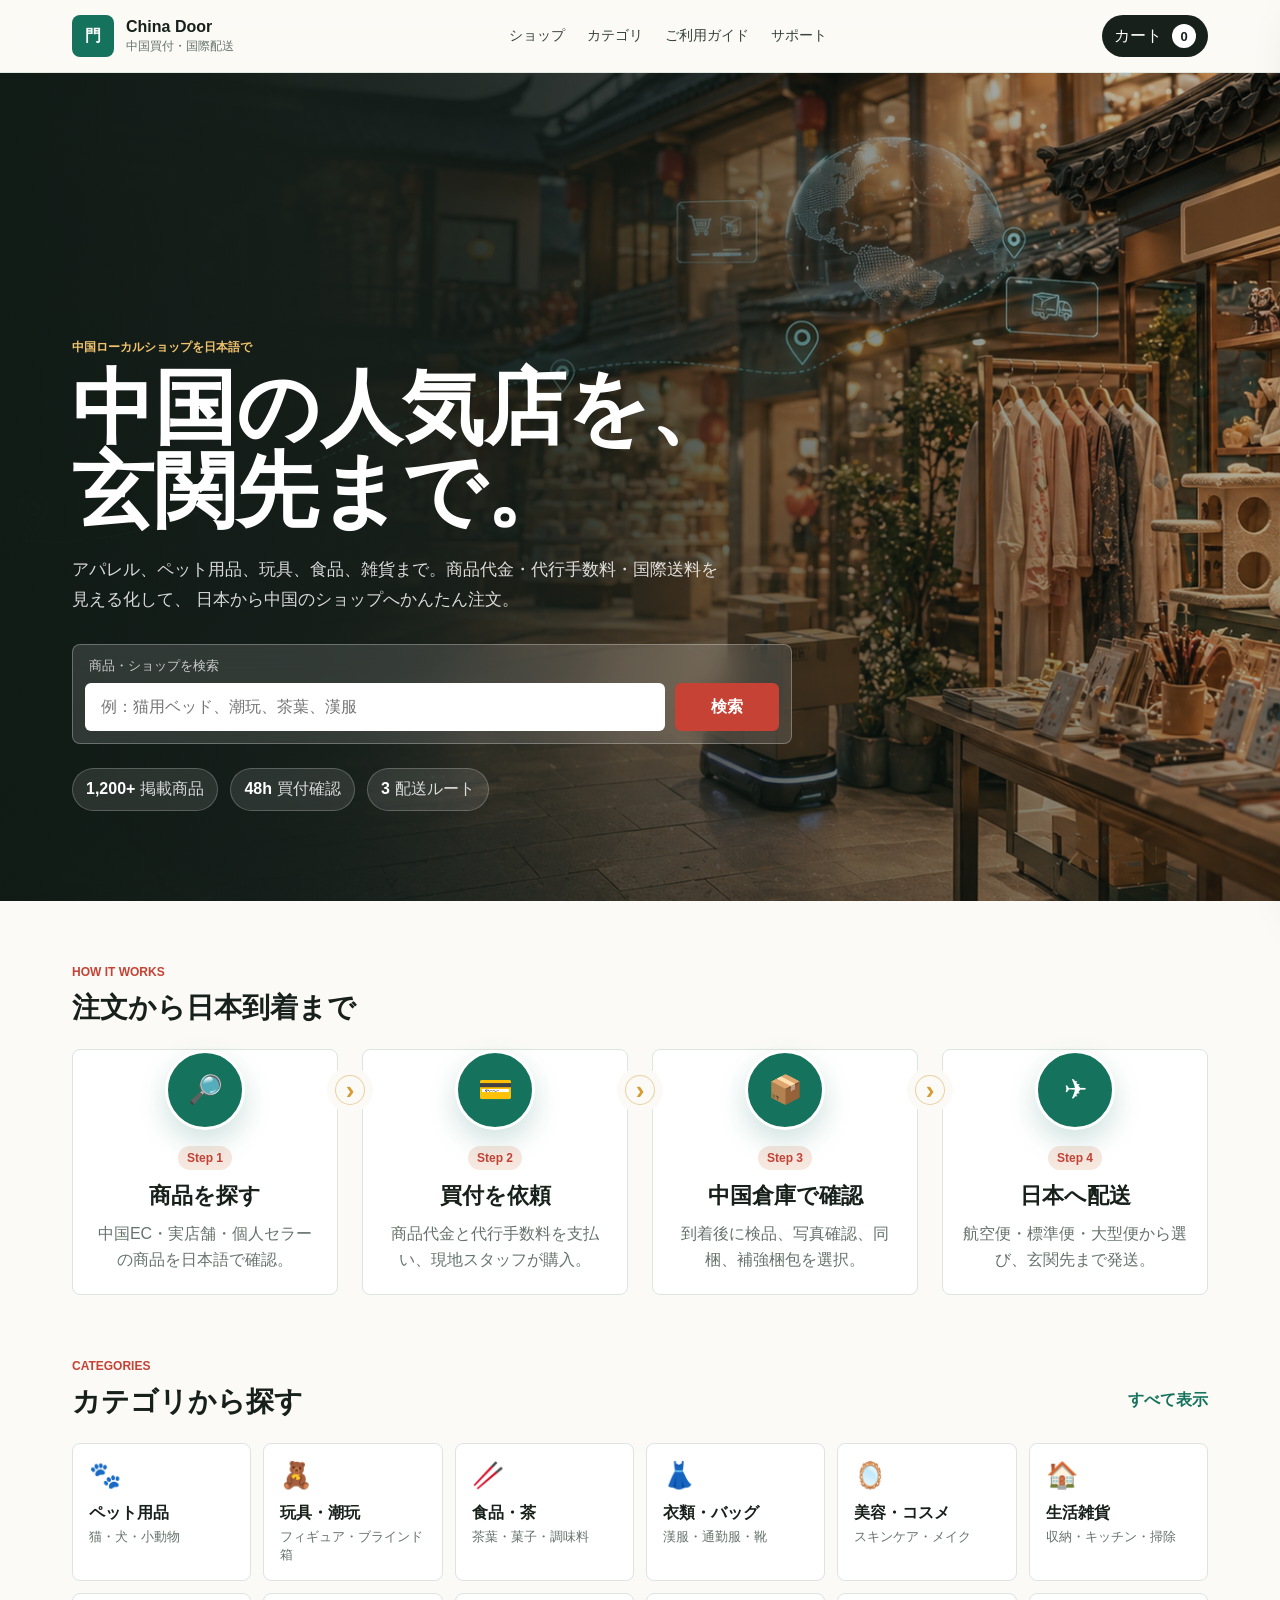
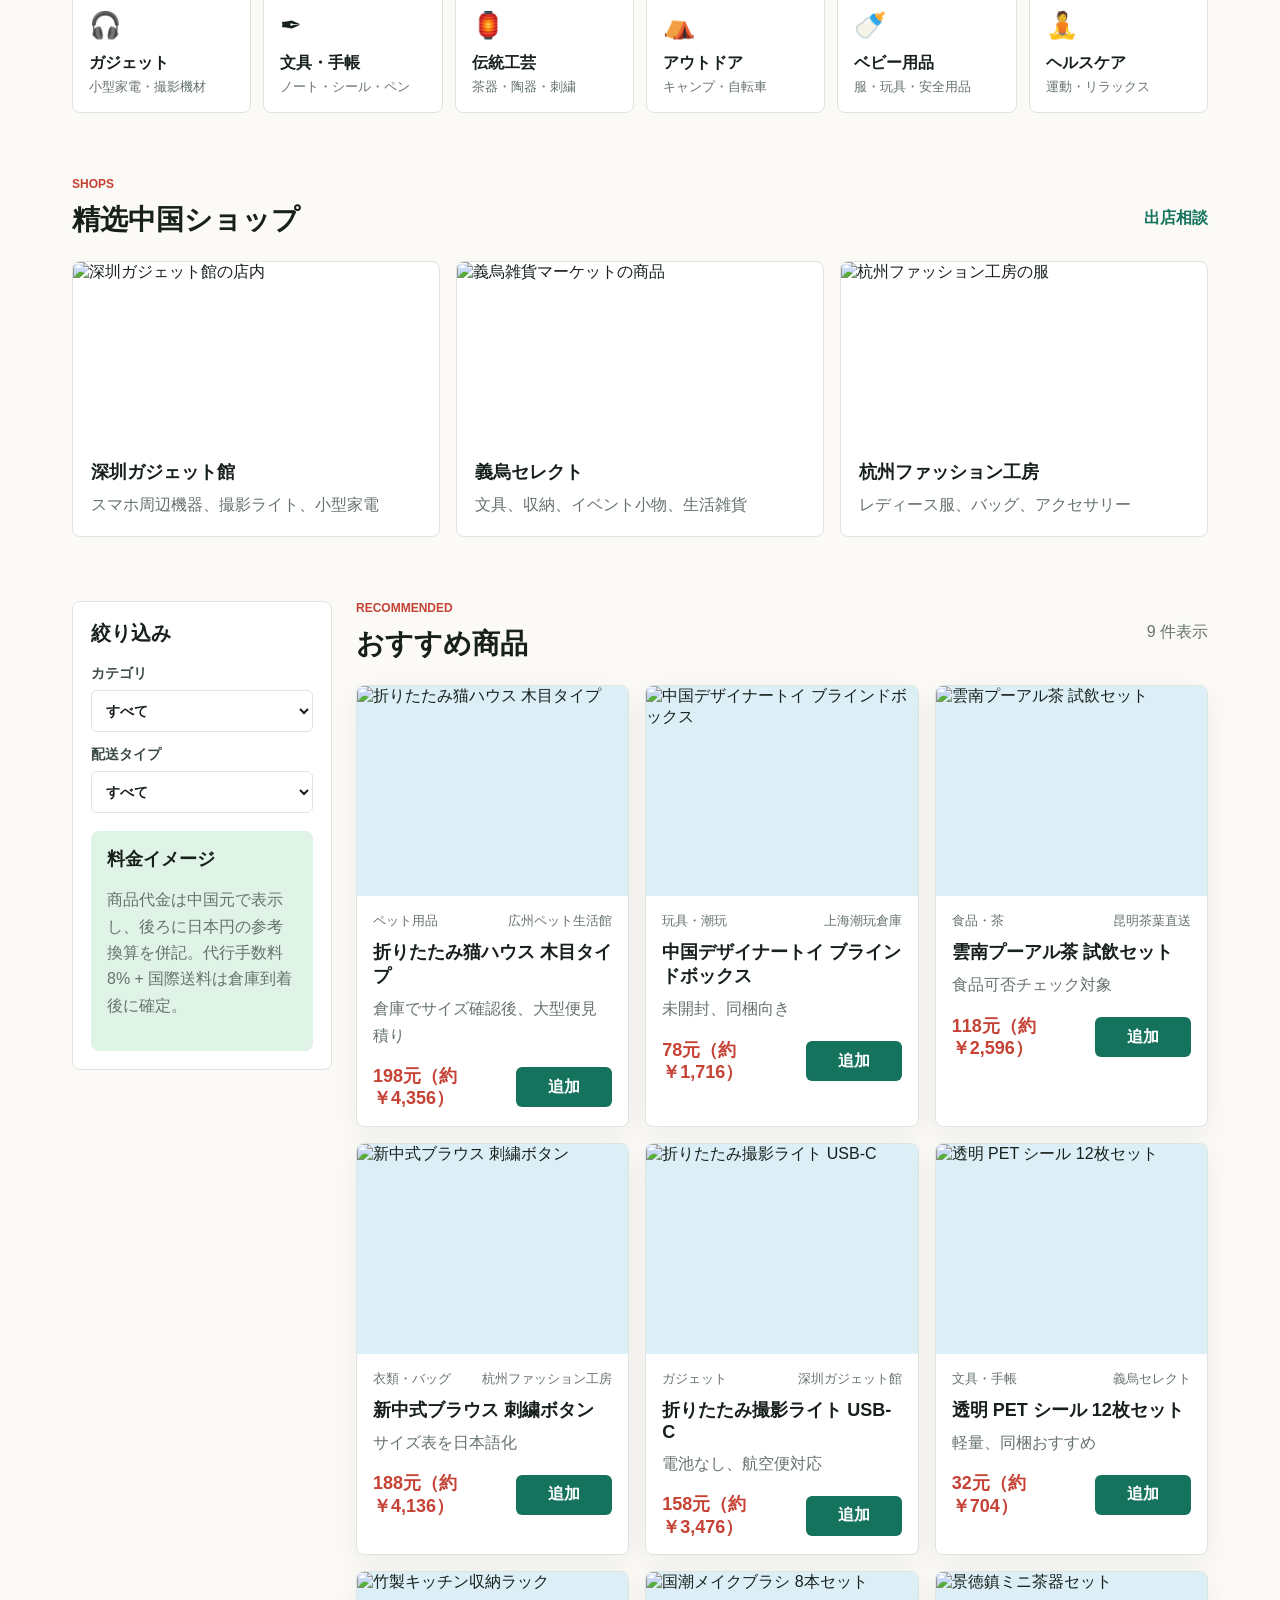
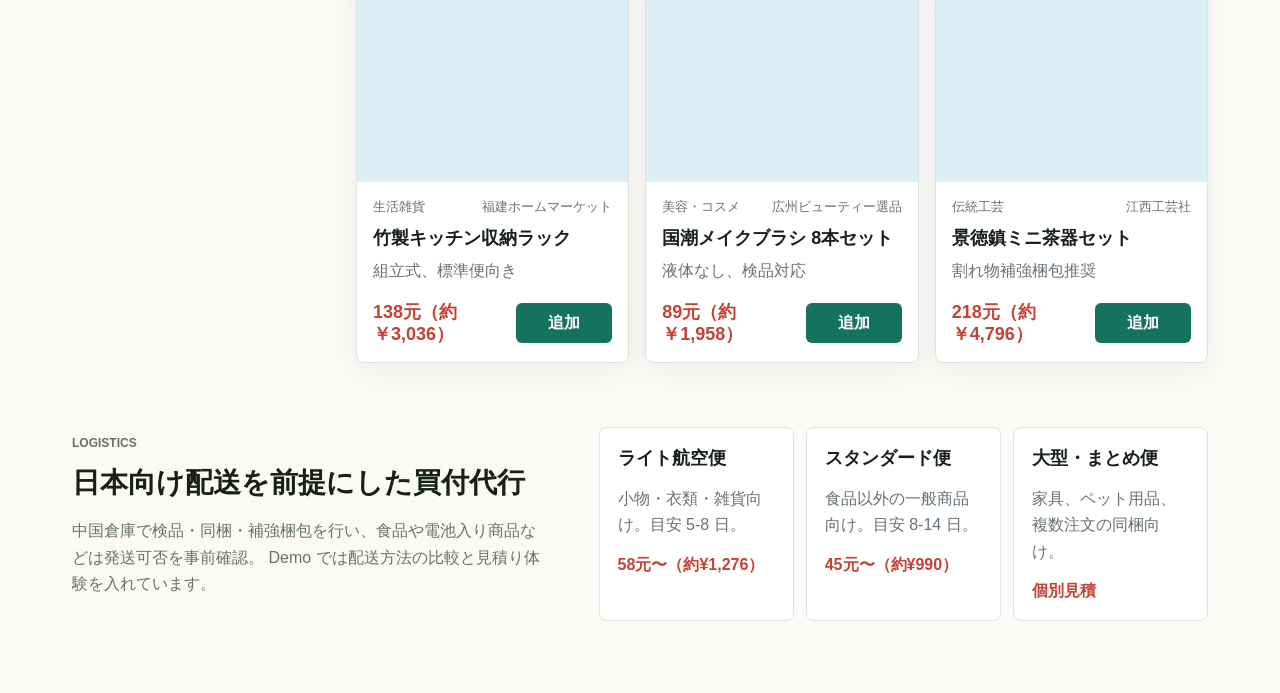
==== index.html @ a723122b "Initial cross-border shopping demo" ====
<!doctype html>
<html lang="ja">
  <head>
    <meta charset="utf-8" />
    <meta name="viewport" content="width=device-width, initial-scale=1" />
    <title>China Door | 中国ショップを日本へ</title>
    <link rel="stylesheet" href="./styles.css" />
  </head>
  <body>
    <header class="site-header">
      <nav class="nav">
        <a class="brand" href="#" aria-label="China Door home">
          <span class="brand-mark">門</span>
          <span>
            <strong>China Door</strong>
            <small>中国買付・国際配送</small>
          </span>
        </a>
        <div class="nav-links" aria-label="Main navigation">
          <a href="#shops">ショップ</a>
          <a href="#categories">カテゴリ</a>
          <a href="#guide">ご利用ガイド</a>
          <a href="#support">サポート</a>
        </div>
        <button class="cart-button" type="button" data-cart-toggle>
          <span>カート</span>
          <strong data-cart-count>0</strong>
        </button>
      </nav>
    </header>

    <main>
      <section class="hero">
        <div class="hero-media" aria-hidden="true"></div>
        <div class="hero-content">
          <p class="eyebrow">中国ローカルショップを日本語で</p>
          <h1>中国の人気店を、玄関先まで。</h1>
          <p>
            アパレル、ペット用品、玩具、食品、雑貨まで。商品代金・代行手数料・国際送料を見える化して、
            日本から中国のショップへかんたん注文。
          </p>
          <form class="search-panel" role="search">
            <label for="search">商品・ショップを検索</label>
            <div>
              <input id="search" type="search" placeholder="例：猫用ベッド、潮玩、茶葉、漢服" data-search />
              <button type="submit">検索</button>
            </div>
          </form>
          <div class="hero-stats" aria-label="Service highlights">
            <span><strong>1,200+</strong>掲載商品</span>
            <span><strong>48h</strong>買付確認</span>
            <span><strong>3</strong>配送ルート</span>
          </div>
        </div>
      </section>

      <section class="flow-section" id="guide" aria-label="Shopping flow">
        <div class="section-heading">
          <div>
            <p class="eyebrow">How it works</p>
            <h2>注文から日本到着まで</h2>
          </div>
        </div>
        <div class="flow-track">
          <article class="flow-step">
            <div class="flow-node"><span>🔎</span></div>
            <small>Step 1</small>
            <h3>商品を探す</h3>
            <p>中国EC・実店舗・個人セラーの商品を日本語で確認。</p>
          </article>
          <article class="flow-step">
            <div class="flow-node"><span>💳</span></div>
            <small>Step 2</small>
            <h3>買付を依頼</h3>
            <p>商品代金と代行手数料を支払い、現地スタッフが購入。</p>
          </article>
          <article class="flow-step">
            <div class="flow-node"><span>📦</span></div>
            <small>Step 3</small>
            <h3>中国倉庫で確認</h3>
            <p>到着後に検品、写真確認、同梱、補強梱包を選択。</p>
          </article>
          <article class="flow-step">
            <div class="flow-node"><span>✈</span></div>
            <small>Step 4</small>
            <h3>日本へ配送</h3>
            <p>航空便・標準便・大型便から選び、玄関先まで発送。</p>
          </article>
        </div>
      </section>

      <section class="section-shell" id="categories">
        <div class="section-heading">
          <div>
            <p class="eyebrow">Categories</p>
            <h2>カテゴリから探す</h2>
          </div>
          <button class="text-button" type="button" data-reset>すべて表示</button>
        </div>
        <div class="category-grid" data-categories></div>
      </section>

      <section class="section-shell" id="shops">
        <div class="section-heading">
          <div>
            <p class="eyebrow">Shops</p>
            <h2>精选中国ショップ</h2>
          </div>
          <a class="text-button" href="#support">出店相談</a>
        </div>
        <div class="shop-strip">
          <a class="shop-card" href="./shop.html?shop=shenzhen">
            <img src="https://images.unsplash.com/photo-1555529669-e69e7aa0ba9a?auto=format&fit=crop&w=680&q=80" alt="深圳ガジェット館の店内" />
            <div>
              <h3>深圳ガジェット館</h3>
              <p>スマホ周辺機器、撮影ライト、小型家電</p>
            </div>
          </a>
          <a class="shop-card" href="./shop.html?shop=yiwu">
            <img src="https://images.unsplash.com/photo-1515562141207-7a88fb7ce338?auto=format&fit=crop&w=680&q=80" alt="義烏雑貨マーケットの商品" />
            <div>
              <h3>義烏セレクト</h3>
              <p>文具、収納、イベント小物、生活雑貨</p>
            </div>
          </a>
          <a class="shop-card" href="./shop.html?shop=hangzhou">
            <img src="https://images.unsplash.com/photo-1503342217505-b0a15ec3261c?auto=format&fit=crop&w=680&q=80" alt="杭州ファッション工房の服" />
            <div>
              <h3>杭州ファッション工房</h3>
              <p>レディース服、バッグ、アクセサリー</p>
            </div>
          </a>
        </div>
      </section>

      <section class="catalog-layout">
        <aside class="filter-panel" aria-label="Filters">
          <h2>絞り込み</h2>
          <label>
            カテゴリ
            <select data-filter-category>
              <option value="all">すべて</option>
            </select>
          </label>
          <label>
            配送タイプ
            <select data-filter-shipping>
              <option value="all">すべて</option>
              <option value="air">航空便向き</option>
              <option value="standard">標準便向き</option>
              <option value="large">大型便向き</option>
            </select>
          </label>
          <div class="fee-box">
            <h3>料金イメージ</h3>
            <p>商品代金は中国元で表示し、後ろに日本円の参考換算を併記。代行手数料 8% + 国際送料は倉庫到着後に確定。</p>
          </div>
        </aside>

        <section class="products" aria-label="Recommended products">
          <div class="section-heading compact">
            <div>
              <p class="eyebrow">Recommended</p>
              <h2>おすすめ商品</h2>
            </div>
            <p data-result-count></p>
          </div>
          <div class="product-grid" data-products></div>
        </section>
      </section>

      <section class="logistics" id="support">
        <div>
          <p class="eyebrow">Logistics</p>
          <h2>日本向け配送を前提にした買付代行</h2>
          <p>
            中国倉庫で検品・同梱・補強梱包を行い、食品や電池入り商品などは発送可否を事前確認。
            Demo では配送方法の比較と見積り体験を入れています。
          </p>
        </div>
        <div class="shipping-cards">
          <article>
            <h3>ライト航空便</h3>
            <p>小物・衣類・雑貨向け。目安 5-8 日。</p>
            <strong>58元〜（約¥1,276）</strong>
          </article>
          <article>
            <h3>スタンダード便</h3>
            <p>食品以外の一般商品向け。目安 8-14 日。</p>
            <strong>45元〜（約¥990）</strong>
          </article>
          <article>
            <h3>大型・まとめ便</h3>
            <p>家具、ペット用品、複数注文の同梱向け。</p>
            <strong>個別見積</strong>
          </article>
        </div>
      </section>
    </main>

    <aside class="cart-drawer" data-cart-drawer aria-label="Cart drawer" aria-hidden="true">
      <div class="cart-head">
        <h2>注文リスト</h2>
        <button type="button" data-cart-toggle aria-label="Close cart">×</button>
      </div>
      <div class="cart-items" data-cart-items></div>
      <div class="cart-summary">
        <p><span>商品合計</span><strong data-subtotal>0元（約¥0）</strong></p>
        <p><span>代行手数料 8%</span><strong data-fee>0元（約¥0）</strong></p>
        <p><span>概算送料</span><strong data-shipping>0元（約¥0）</strong></p>
        <p class="total"><span>概算合計</span><strong data-total>0元（約¥0）</strong></p>
        <button type="button">注文相談へ進む</button>
      </div>
    </aside>
    <div class="scrim" data-cart-toggle data-scrim></div>

    <script src="./script.js"></script>
  </body>
</html>
---- styles.css ----
:root {
  --ink: #17201b;
  --muted: #66736c;
  --line: #dce5df;
  --paper: #fbfaf6;
  --panel: #ffffff;
  --mint: #dff3e7;
  --jade: #15735d;
  --red: #c54235;
  --gold: #d79d35;
  --sky: #dceef6;
  --shadow: 0 18px 48px rgba(23, 32, 27, 0.12);
  font-family: Inter, "Noto Sans JP", "Hiragino Sans", "Yu Gothic", Meiryo, sans-serif;
}

* {
  box-sizing: border-box;
}

html {
  scroll-behavior: smooth;
}

body {
  margin: 0;
  color: var(--ink);
  background: var(--paper);
}

button,
input,
select {
  font: inherit;
}

button,
a {
  -webkit-tap-highlight-color: transparent;
}

a {
  color: inherit;
  text-decoration: none;
}

img {
  display: block;
  width: 100%;
}

.site-header {
  position: sticky;
  top: 0;
  z-index: 20;
  border-bottom: 1px solid rgba(220, 229, 223, 0.8);
  background: rgba(251, 250, 246, 0.9);
  backdrop-filter: blur(18px);
}

.nav {
  max-width: 1180px;
  margin: 0 auto;
  min-height: 72px;
  padding: 0 22px;
  display: flex;
  align-items: center;
  justify-content: space-between;
  gap: 22px;
}

.brand {
  display: flex;
  align-items: center;
  gap: 12px;
  min-width: max-content;
}

.brand-mark {
  width: 42px;
  height: 42px;
  display: grid;
  place-items: center;
  border-radius: 8px;
  color: white;
  background: var(--jade);
  font-weight: 800;
}

.brand strong,
.brand small {
  display: block;
}

.brand small {
  margin-top: 2px;
  color: var(--muted);
  font-size: 12px;
}

.nav-links {
  display: flex;
  align-items: center;
  justify-content: center;
  gap: 22px;
  color: #35433b;
  font-size: 14px;
}

.cart-button,
.text-button,
.search-panel button,
.cart-summary button,
.product-card button,
.category-card {
  border: 0;
  cursor: pointer;
}

.cart-button {
  min-width: 92px;
  height: 42px;
  padding: 0 12px;
  display: inline-flex;
  align-items: center;
  justify-content: space-between;
  gap: 10px;
  border-radius: 999px;
  color: white;
  background: var(--ink);
}

.cart-button strong {
  min-width: 24px;
  height: 24px;
  display: grid;
  place-items: center;
  border-radius: 999px;
  color: var(--ink);
  background: white;
  font-size: 13px;
}

.hero {
  min-height: calc(100vh - 72px);
  max-height: 820px;
  position: relative;
  display: grid;
  align-items: end;
  overflow: hidden;
  background: #17201b;
}

.hero-media {
  position: absolute;
  inset: 0;
  background:
    linear-gradient(90deg, rgba(15, 26, 21, 0.9), rgba(15, 26, 21, 0.58) 44%, rgba(15, 26, 21, 0.1)),
    linear-gradient(180deg, rgba(15, 26, 21, 0.1), rgba(15, 26, 21, 0.35)),
    url("./assets/hero-chinese-shops.png") center / cover;
  transform: scale(1.02);
}

.hero-content {
  position: relative;
  z-index: 1;
  width: min(100%, 1180px);
  margin: 0 auto;
  padding: 8vh 22px 10vh;
  color: white;
}

.eyebrow {
  margin: 0 0 10px;
  color: var(--red);
  font-size: 12px;
  font-weight: 800;
  letter-spacing: 0;
  text-transform: uppercase;
}

.hero .eyebrow {
  color: #f1c36d;
}

.hero h1 {
  max-width: 720px;
  margin: 0;
  font-size: clamp(42px, 8vw, 82px);
  line-height: 1.02;
  letter-spacing: 0;
}

.hero p:not(.eyebrow) {
  max-width: 650px;
  margin: 22px 0 0;
  color: rgba(255, 255, 255, 0.84);
  font-size: 17px;
  line-height: 1.8;
}

.search-panel {
  width: min(100%, 720px);
  margin-top: 28px;
  padding: 12px;
  border: 1px solid rgba(255, 255, 255, 0.28);
  border-radius: 8px;
  background: rgba(255, 255, 255, 0.13);
  backdrop-filter: blur(14px);
}

.search-panel label {
  display: block;
  margin: 0 0 8px 4px;
  color: rgba(255, 255, 255, 0.75);
  font-size: 13px;
}

.search-panel div {
  display: flex;
  gap: 10px;
}

.search-panel input {
  width: 100%;
  min-width: 0;
  border: 0;
  border-radius: 6px;
  padding: 15px 16px;
  color: var(--ink);
}

.search-panel button {
  min-width: 104px;
  border-radius: 6px;
  color: white;
  background: var(--red);
  font-weight: 700;
}

.hero-stats {
  margin-top: 24px;
  display: flex;
  flex-wrap: wrap;
  gap: 12px;
}

.hero-stats span {
  padding: 10px 13px;
  border: 1px solid rgba(255, 255, 255, 0.22);
  border-radius: 999px;
  color: rgba(255, 255, 255, 0.82);
  background: rgba(255, 255, 255, 0.1);
}

.hero-stats strong {
  margin-right: 5px;
  color: white;
}

.flow-section,
.section-shell,
.catalog-layout,
.logistics {
  width: min(100%, 1180px);
  margin: 0 auto;
  padding: 64px 22px 0;
}

.flow-track {
  position: relative;
  display: grid;
  grid-template-columns: repeat(4, 1fr);
  gap: 24px;
}

.flow-track::before {
  content: "";
  position: absolute;
  top: 39px;
  left: 12%;
  right: 12%;
  height: 2px;
  border-radius: 999px;
  background: linear-gradient(90deg, rgba(21, 115, 93, 0.18), rgba(215, 157, 53, 0.42), rgba(197, 66, 53, 0.18));
}

.flow-step {
  position: relative;
  min-height: 205px;
  padding: 0 18px 20px;
  text-align: center;
}

.flow-step:not(:last-child)::after {
  content: "›";
  position: absolute;
  z-index: 3;
  top: 25px;
  right: -28px;
  width: 28px;
  height: 28px;
  display: grid;
  place-items: center;
  border: 1px solid rgba(215, 157, 53, 0.45);
  border-radius: 999px;
  color: var(--gold);
  background: var(--paper);
  box-shadow: 0 0 0 8px var(--paper);
  font-size: 26px;
  font-weight: 600;
  line-height: 1;
}

.flow-node {
  position: relative;
  z-index: 1;
  width: 80px;
  height: 80px;
  margin: 0 auto 16px;
  display: grid;
  place-items: center;
  border: 3px solid white;
  border-radius: 999px;
  color: white;
  background: var(--jade);
  box-shadow: 0 12px 28px rgba(21, 115, 93, 0.2);
}

.flow-node span {
  font-size: 28px;
  line-height: 1;
}

.flow-step small {
  display: inline-flex;
  align-items: center;
  height: 24px;
  padding: 0 9px;
  border-radius: 999px;
  color: var(--red);
  background: #f6e7df;
  font-size: 12px;
  font-weight: 800;
}

.flow-step h3 {
  margin: 11px 0 0;
  font-size: 22px;
}

.flow-step p {
  margin: 10px auto 0;
  max-width: 230px;
  color: var(--muted);
  line-height: 1.65;
}

.flow-step {
  background: var(--panel);
  border: 1px solid var(--line);
  border-radius: 8px;
}

.section-heading h2,
.logistics h2 {
  margin: 8px 0 0;
  font-size: 28px;
  letter-spacing: 0;
}

.fee-box p,
.logistics p,
.shipping-cards p,
.shop-strip p,
.product-card p {
  color: var(--muted);
  line-height: 1.65;
}

.section-heading {
  margin-bottom: 22px;
  display: flex;
  align-items: end;
  justify-content: space-between;
  gap: 18px;
}

.section-heading.compact {
  align-items: center;
}

.section-heading.compact p:last-child {
  margin: 0;
  color: var(--muted);
}

.text-button {
  padding: 10px 0;
  color: var(--jade);
  background: transparent;
  font-weight: 800;
}

.category-grid {
  display: grid;
  grid-template-columns: repeat(6, 1fr);
  gap: 12px;
}

.category-card {
  min-height: 112px;
  padding: 16px;
  border: 1px solid var(--line);
  border-radius: 8px;
  text-align: left;
  background: var(--panel);
  transition: transform 160ms ease, border-color 160ms ease, box-shadow 160ms ease;
}

.category-card:hover,
.category-card.is-active {
  transform: translateY(-2px);
  border-color: rgba(21, 115, 93, 0.45);
  box-shadow: 0 12px 30px rgba(21, 115, 93, 0.12);
}

.category-card span {
  display: block;
  font-size: 26px;
}

.category-card strong {
  display: block;
  margin-top: 12px;
}

.category-card small {
  display: block;
  margin-top: 4px;
  color: var(--muted);
}

.shop-strip {
  display: grid;
  grid-template-columns: repeat(3, 1fr);
  gap: 16px;
}

.shop-strip article,
.shop-card {
  position: relative;
  min-width: 0;
  overflow: hidden;
  border: 1px solid var(--line);
  border-radius: 8px;
  background: var(--panel);
  transition: transform 160ms ease, box-shadow 160ms ease, border-color 160ms ease;
}

.shop-card::after {
  content: "ショップを見る";
  position: absolute;
  top: 12px;
  right: 12px;
  padding: 7px 10px;
  border-radius: 999px;
  color: white;
  background: rgba(23, 32, 27, 0.78);
  font-size: 12px;
  font-weight: 800;
  opacity: 0;
  transform: translateY(-4px);
  transition: opacity 160ms ease, transform 160ms ease;
}

.shop-card:hover {
  transform: translateY(-3px);
  border-color: rgba(21, 115, 93, 0.42);
  box-shadow: 0 14px 34px rgba(23, 32, 27, 0.12);
}

.shop-card:hover::after {
  opacity: 1;
  transform: translateY(0);
}

.shop-strip img {
  height: 180px;
  object-fit: cover;
}

.shop-strip div {
  padding: 18px;
}

.shop-strip h3,
.product-card h3,
.shipping-cards h3,
.fee-box h3 {
  margin: 0;
  font-size: 18px;
}

.shop-strip p,
.product-card p {
  margin: 8px 0 0;
}

.catalog-layout {
  display: grid;
  grid-template-columns: 260px 1fr;
  gap: 24px;
  align-items: start;
}

.filter-panel {
  position: sticky;
  top: 92px;
  padding: 18px;
  border: 1px solid var(--line);
  border-radius: 8px;
  background: var(--panel);
}

.filter-panel h2 {
  margin: 0 0 18px;
  font-size: 20px;
}

.filter-panel label {
  display: grid;
  gap: 7px;
  margin-bottom: 14px;
  color: #3b4a42;
  font-size: 14px;
  font-weight: 700;
}

.filter-panel select {
  width: 100%;
  border: 1px solid var(--line);
  border-radius: 6px;
  padding: 11px 10px;
  color: var(--ink);
  background: white;
}

.fee-box {
  margin-top: 18px;
  padding: 16px;
  border-radius: 8px;
  background: var(--mint);
}

.product-grid {
  display: grid;
  grid-template-columns: repeat(3, 1fr);
  gap: 16px;
}

.product-card {
  overflow: hidden;
  border: 1px solid var(--line);
  border-radius: 8px;
  background: var(--panel);
  box-shadow: 0 8px 28px rgba(23, 32, 27, 0.06);
}

.product-card img {
  height: 210px;
  object-fit: cover;
  background: var(--sky);
}

.product-body {
  padding: 16px;
}

.product-meta {
  display: flex;
  justify-content: space-between;
  gap: 10px;
  margin-bottom: 10px;
  color: var(--muted);
  font-size: 13px;
}

.product-price {
  margin-top: 16px;
  display: flex;
  align-items: center;
  justify-content: space-between;
  gap: 10px;
}

.product-price strong {
  min-width: 0;
  color: var(--red);
  font-size: 18px;
  line-height: 1.25;
}

.product-card button {
  min-width: 96px;
  height: 40px;
  border-radius: 6px;
  color: white;
  background: var(--jade);
  font-weight: 800;
}

.logistics {
  padding-bottom: 72px;
  display: grid;
  grid-template-columns: 0.9fr 1.1fr;
  gap: 28px;
  align-items: center;
}

.logistics > div:first-child {
  padding-right: 24px;
}

.shipping-cards {
  display: grid;
  grid-template-columns: repeat(3, 1fr);
  gap: 12px;
}

.shipping-cards article {
  min-height: 190px;
  padding: 18px;
  border: 1px solid var(--line);
  border-radius: 8px;
  background: var(--panel);
}

.shipping-cards strong {
  color: var(--red);
}

.cart-drawer {
  position: fixed;
  top: 0;
  right: 0;
  z-index: 40;
  width: min(420px, 100vw);
  height: 100vh;
  display: flex;
  flex-direction: column;
  background: var(--panel);
  box-shadow: var(--shadow);
  transform: translateX(105%);
  transition: transform 220ms ease;
}

.cart-drawer.is-open {
  transform: translateX(0);
}

.cart-head {
  min-height: 72px;
  padding: 0 18px;
  display: flex;
  align-items: center;
  justify-content: space-between;
  border-bottom: 1px solid var(--line);
}

.cart-head h2 {
  margin: 0;
}

.cart-head button {
  width: 36px;
  height: 36px;
  border: 0;
  border-radius: 999px;
  background: #f0f3ef;
  cursor: pointer;
  font-size: 24px;
  line-height: 1;
}

.cart-items {
  flex: 1;
  overflow: auto;
  padding: 16px 18px;
}

.cart-item {
  display: grid;
  grid-template-columns: 62px 1fr;
  gap: 12px;
  padding: 12px 0;
  border-bottom: 1px solid var(--line);
}

.cart-item img {
  width: 62px;
  height: 62px;
  object-fit: cover;
  border-radius: 8px;
}

.cart-item h3 {
  margin: 0 0 6px;
  font-size: 14px;
}

.cart-item p {
  margin: 0;
  color: var(--muted);
  font-size: 13px;
}

.cart-summary {
  padding: 18px;
  border-top: 1px solid var(--line);
  background: #f8faf7;
}

.cart-summary p {
  display: flex;
  align-items: center;
  justify-content: space-between;
  margin: 0 0 10px;
}

.cart-summary .total {
  margin-top: 12px;
  padding-top: 12px;
  border-top: 1px solid var(--line);
  font-size: 18px;
}

.cart-summary button {
  width: 100%;
  height: 48px;
  margin-top: 12px;
  border-radius: 6px;
  color: white;
  background: var(--red);
  font-weight: 800;
}

.scrim {
  position: fixed;
  inset: 0;
  z-index: 35;
  background: rgba(10, 18, 14, 0.36);
  opacity: 0;
  pointer-events: none;
  transition: opacity 220ms ease;
}

.scrim.is-open {
  opacity: 1;
  pointer-events: auto;
}

.market-page {
  background: #f7f8f5;
}

.market-back {
  justify-content: center;
}

.market-shell {
  width: min(100%, 1180px);
  margin: 0 auto;
  padding: 36px 22px 70px;
}

.market-heading {
  display: grid;
  grid-template-columns: minmax(0, 1fr) minmax(320px, 420px);
  gap: 28px;
  align-items: end;
}

.breadcrumb {
  display: inline-block;
  margin-bottom: 22px;
  color: var(--jade);
  font-weight: 800;
  font-size: 14px;
}

.market-heading h1 {
  margin: 0;
  font-size: 44px;
  line-height: 1.12;
}

.market-heading p:not(.eyebrow) {
  max-width: 650px;
  color: var(--muted);
  line-height: 1.75;
}

.market-search {
  display: flex;
  gap: 10px;
  padding: 10px;
  border: 1px solid var(--line);
  border-radius: 8px;
  background: var(--panel);
}

.market-search input {
  min-width: 0;
  width: 100%;
  border: 0;
  padding: 13px 12px;
  outline: 0;
}

.market-search button {
  min-width: 86px;
  border: 0;
  border-radius: 6px;
  color: white;
  background: var(--jade);
  cursor: pointer;
  font-weight: 800;
}

.seller-tabs {
  margin-top: 28px;
  display: flex;
  flex-wrap: wrap;
  gap: 10px;
}

.seller-tabs button {
  height: 38px;
  padding: 0 16px;
  border: 1px solid var(--line);
  border-radius: 999px;
  background: var(--panel);
  cursor: pointer;
  color: #33423a;
  font-weight: 700;
}

.seller-tabs button.is-active {
  color: white;
  border-color: var(--ink);
  background: var(--ink);
}

.market-layout {
  margin-top: 24px;
  display: grid;
  grid-template-columns: 246px minmax(0, 1fr);
  gap: 22px;
  align-items: start;
}

.market-sidebar {
  position: sticky;
  top: 92px;
  padding: 16px;
  border: 1px solid var(--line);
  border-radius: 8px;
  background: var(--panel);
}

.market-sidebar h2 {
  margin: 0 0 12px;
  font-size: 18px;
}

.market-category-link {
  display: flex;
  align-items: center;
  gap: 10px;
  padding: 11px 10px;
  border-radius: 6px;
  color: #34443b;
}

.market-category-link:hover,
.market-category-link.is-active {
  background: var(--mint);
  color: var(--jade);
}

.market-toolbar {
  min-height: 48px;
  display: flex;
  align-items: center;
  justify-content: space-between;
  gap: 16px;
  margin-bottom: 12px;
}

.market-toolbar p {
  margin: 0;
  color: var(--muted);
  font-weight: 700;
}

.market-toolbar select {
  border: 1px solid var(--line);
  border-radius: 6px;
  padding: 10px 12px;
  background: white;
}

.market-list {
  display: grid;
  gap: 12px;
}

.market-item {
  display: grid;
  grid-template-columns: 210px minmax(0, 1fr);
  gap: 18px;
  padding: 14px;
  border: 1px solid var(--line);
  border-radius: 8px;
  background: var(--panel);
  box-shadow: 0 8px 28px rgba(23, 32, 27, 0.06);
}

.market-item img {
  width: 210px;
  height: 170px;
  border-radius: 8px;
  object-fit: cover;
  background: var(--sky);
}

.market-item-body {
  min-width: 0;
  display: flex;
  flex-direction: column;
  justify-content: space-between;
  gap: 12px;
}

.seller-row {
  display: flex;
  align-items: center;
  flex-wrap: wrap;
  gap: 8px;
  color: var(--muted);
  font-size: 13px;
}

.seller-row strong {
  color: var(--ink);
  font-size: 14px;
}

.seller-badge {
  display: inline-flex;
  align-items: center;
  height: 24px;
  padding: 0 8px;
  border-radius: 999px;
  color: white;
  font-size: 12px;
  font-weight: 800;
}

.seller-badge.personal {
  background: #8b5f2a;
}

.seller-badge.verified {
  background: var(--jade);
}

.seller-badge.factory {
  background: #315f9d;
}

.market-item h2 {
  margin: 0;
  font-size: 22px;
  line-height: 1.35;
}

.market-item p {
  margin: 0;
  color: var(--muted);
}

.market-price-row {
  display: flex;
  align-items: end;
  justify-content: space-between;
  gap: 14px;
}

.market-price-row strong {
  color: var(--red);
  font-size: 22px;
  line-height: 1.18;
}

.market-price-row span {
  color: var(--muted);
  font-size: 13px;
  text-align: right;
}

.shop-hero {
  overflow: hidden;
  display: grid;
  grid-template-columns: 1.05fr 0.95fr;
  min-height: 330px;
  margin-bottom: 28px;
  border: 1px solid var(--line);
  border-radius: 8px;
  background: var(--panel);
  box-shadow: 0 12px 36px rgba(23, 32, 27, 0.08);
}

.shop-hero > img {
  height: 100%;
  min-height: 330px;
  object-fit: cover;
}

.shop-hero-panel {
  padding: 34px;
  display: flex;
  flex-direction: column;
  justify-content: center;
}

.shop-hero-panel h1 {
  margin: 16px 0 0;
  font-size: 42px;
  line-height: 1.12;
}

.shop-hero-panel p {
  margin: 18px 0 0;
  color: var(--muted);
  line-height: 1.75;
}

.shop-stats {
  margin-top: 24px;
  display: grid;
  grid-template-columns: repeat(3, 1fr);
  gap: 10px;
}

.shop-stats span {
  min-width: 0;
  padding: 12px;
  border-radius: 8px;
  background: #f4f7f3;
  color: var(--muted);
  font-size: 12px;
}

.shop-stats strong {
  display: block;
  margin-bottom: 4px;
  color: var(--ink);
  font-size: 14px;
}

@media (max-width: 980px) {
  .nav-links {
    display: none;
  }

  .flow-track,
  .shop-strip,
  .logistics,
  .catalog-layout {
    grid-template-columns: 1fr 1fr;
  }

  .category-grid,
  .product-grid {
    grid-template-columns: repeat(2, 1fr);
  }

  .filter-panel {
    position: static;
  }

  .products {
    grid-column: 1 / -1;
  }

  .market-heading,
  .market-layout,
  .shop-hero {
    grid-template-columns: 1fr;
  }

  .market-sidebar {
    position: static;
  }
}

@media (max-width: 680px) {
  .nav {
    padding: 0 14px;
  }

  .brand small {
    display: none;
  }

  .cart-button {
    min-width: 74px;
  }

  .hero {
    min-height: 720px;
  }

  .hero-media {
    background:
      linear-gradient(180deg, rgba(15, 26, 21, 0.36), rgba(15, 26, 21, 0.92)),
      url("./assets/hero-chinese-shops.png") center / cover;
  }

  .hero-content {
    padding: 80px 16px 48px;
  }

  .hero p:not(.eyebrow) {
    font-size: 15px;
  }

  .search-panel div {
    display: grid;
  }

  .search-panel button {
    height: 48px;
  }

  .flow-section,
  .section-shell,
  .catalog-layout,
  .logistics {
    padding: 42px 16px 0;
  }

  .flow-track,
  .shop-strip,
  .logistics,
  .catalog-layout,
  .shipping-cards {
    grid-template-columns: 1fr;
  }

  .category-grid,
  .product-grid {
    grid-template-columns: 1fr;
  }

  .section-heading {
    align-items: start;
    flex-direction: column;
  }

  .logistics {
    padding-bottom: 52px;
  }

  .flow-track {
    gap: 14px;
  }

  .flow-track::before {
    top: 40px;
    bottom: 40px;
    left: 39px;
    right: auto;
    width: 3px;
    height: auto;
    background: linear-gradient(180deg, var(--jade), var(--gold), var(--red));
  }

  .flow-step {
    min-height: 0;
    padding: 18px 18px 18px 104px;
    text-align: left;
  }

  .flow-step:not(:last-child)::after {
    content: "⌄";
    top: auto;
    right: auto;
    bottom: -5px;
    left: 27px;
    width: 24px;
    height: 24px;
    box-shadow: 0 0 0 6px var(--paper);
    font-size: 18px;
    transform: none;
  }

  .flow-node {
    position: absolute;
    left: 18px;
    top: 18px;
    width: 46px;
    height: 46px;
    margin: 0;
    border-width: 2px;
  }

  .flow-node span {
    font-size: 20px;
  }

  .flow-step p {
    margin-left: 0;
    max-width: none;
  }

  .market-shell {
    padding: 28px 16px 52px;
  }

  .market-heading h1 {
    font-size: 34px;
  }

  .market-search {
    display: grid;
  }

  .market-search button {
    height: 44px;
  }

  .market-item {
    grid-template-columns: 120px minmax(0, 1fr);
    gap: 12px;
    padding: 10px;
  }

  .market-item img {
    width: 120px;
    height: 132px;
  }

  .market-item h2 {
    font-size: 16px;
  }

  .seller-row {
    gap: 6px;
  }

  .seller-row small {
    display: none;
  }

  .market-price-row {
    display: block;
  }

  .market-price-row strong {
    display: block;
    margin-bottom: 5px;
    font-size: 20px;
  }

  .market-price-row span {
    display: block;
    text-align: left;
  }

  .shop-card::after {
    opacity: 1;
    transform: none;
  }

  .shop-hero > img {
    min-height: 220px;
  }

  .shop-hero-panel {
    padding: 22px;
  }

  .shop-hero-panel h1 {
    font-size: 30px;
  }

  .shop-stats {
    grid-template-columns: 1fr;
  }
}
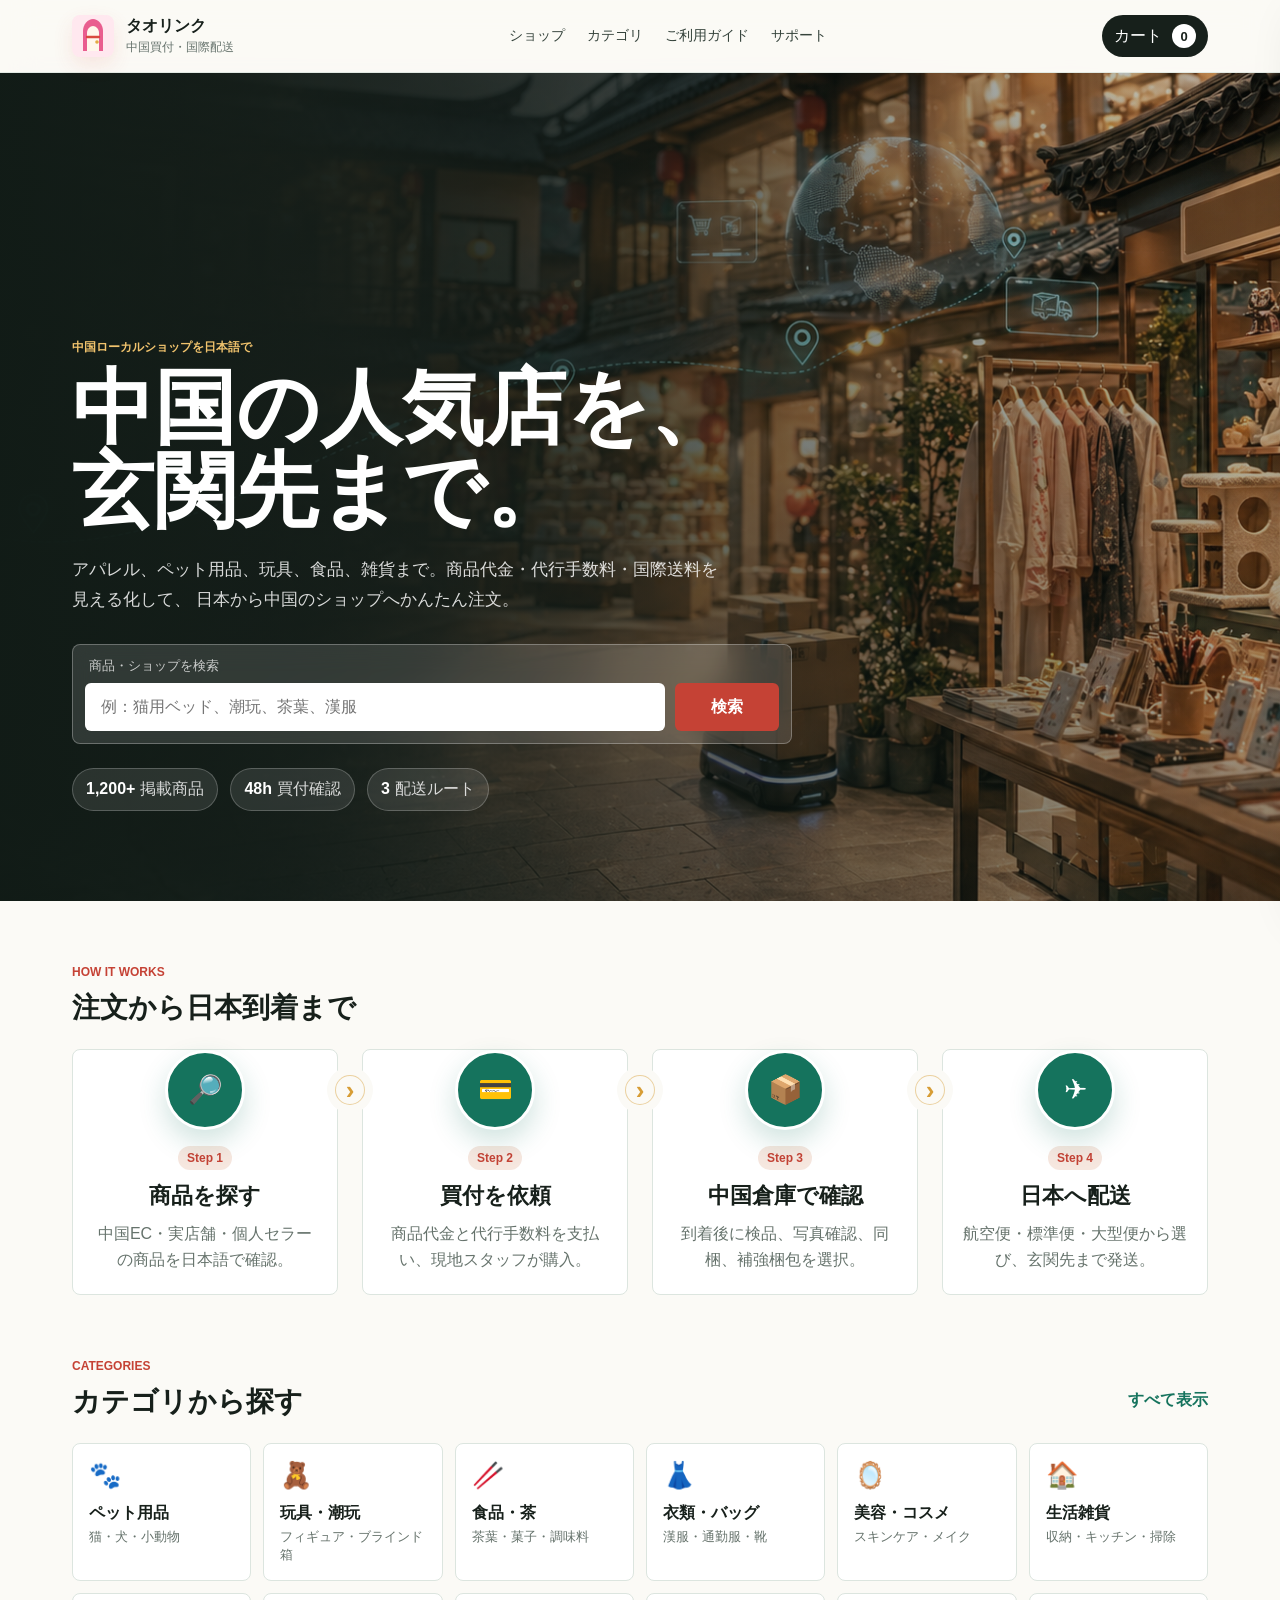
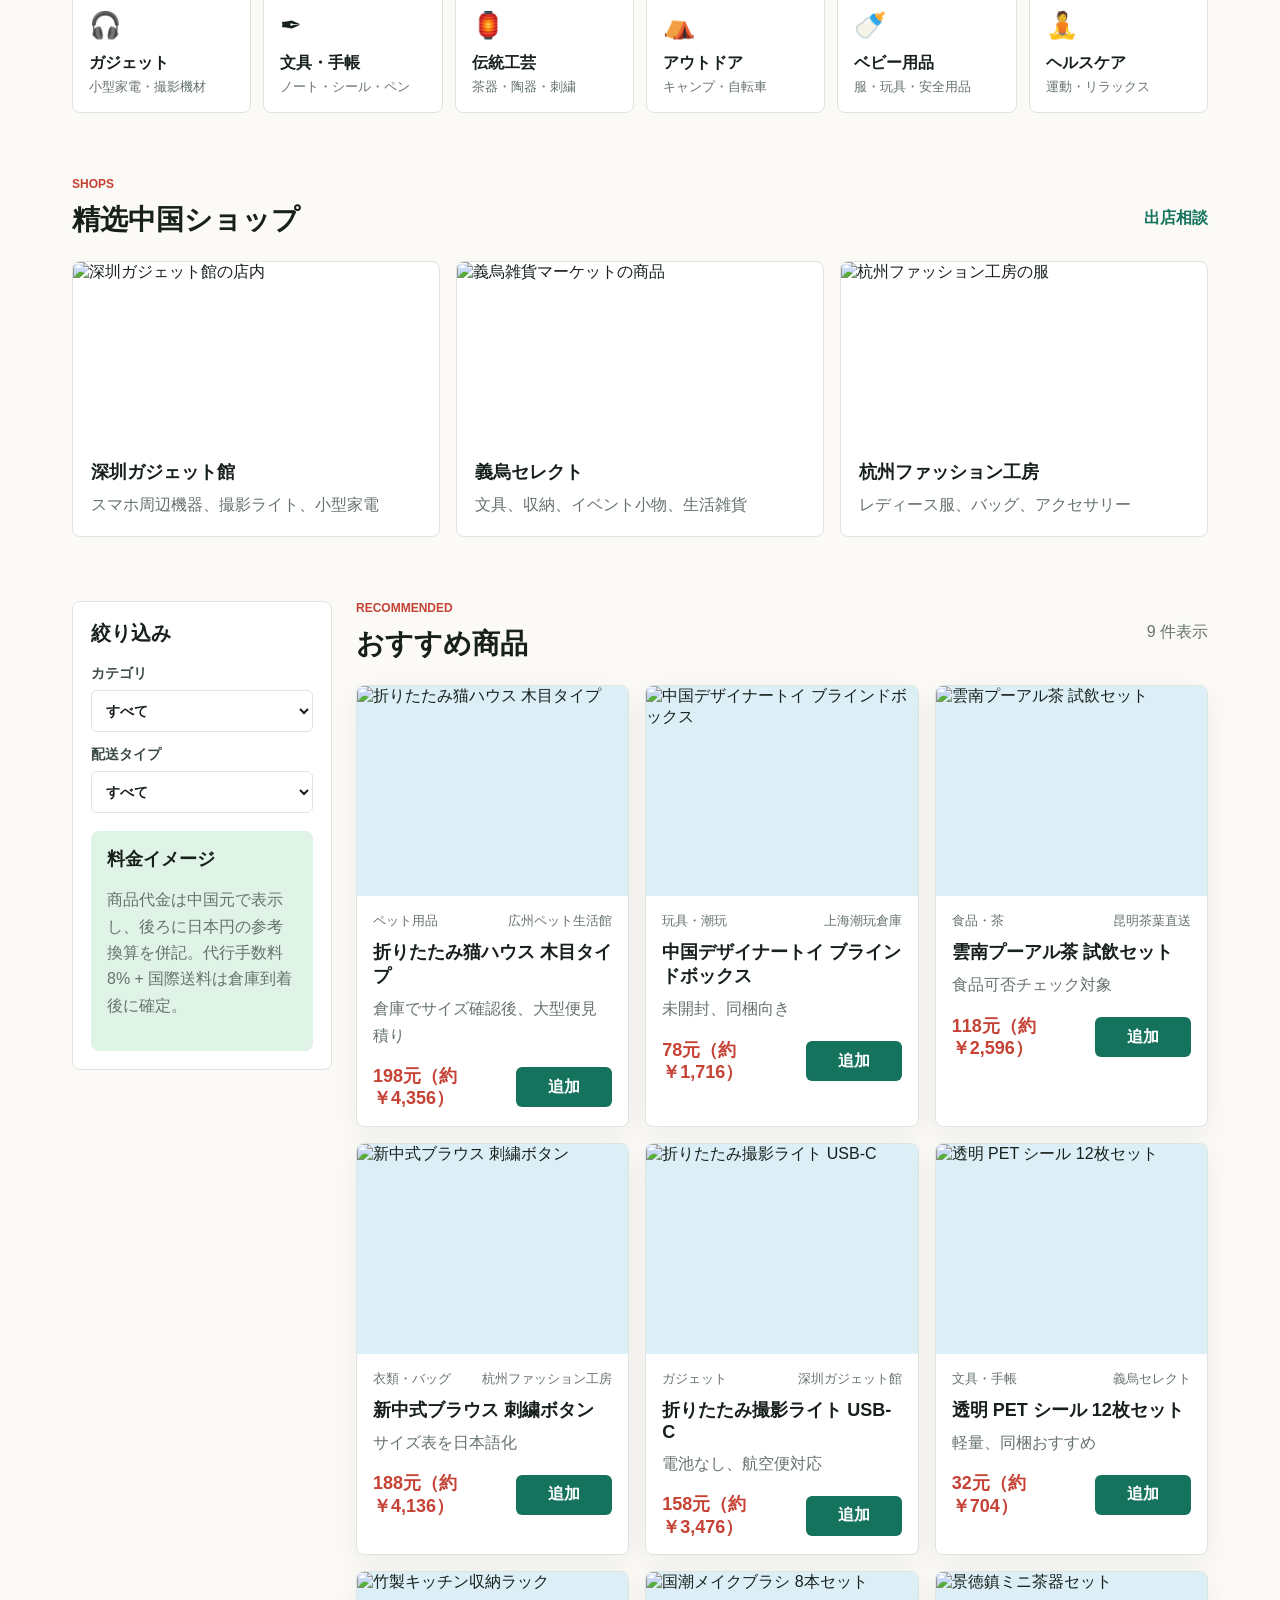
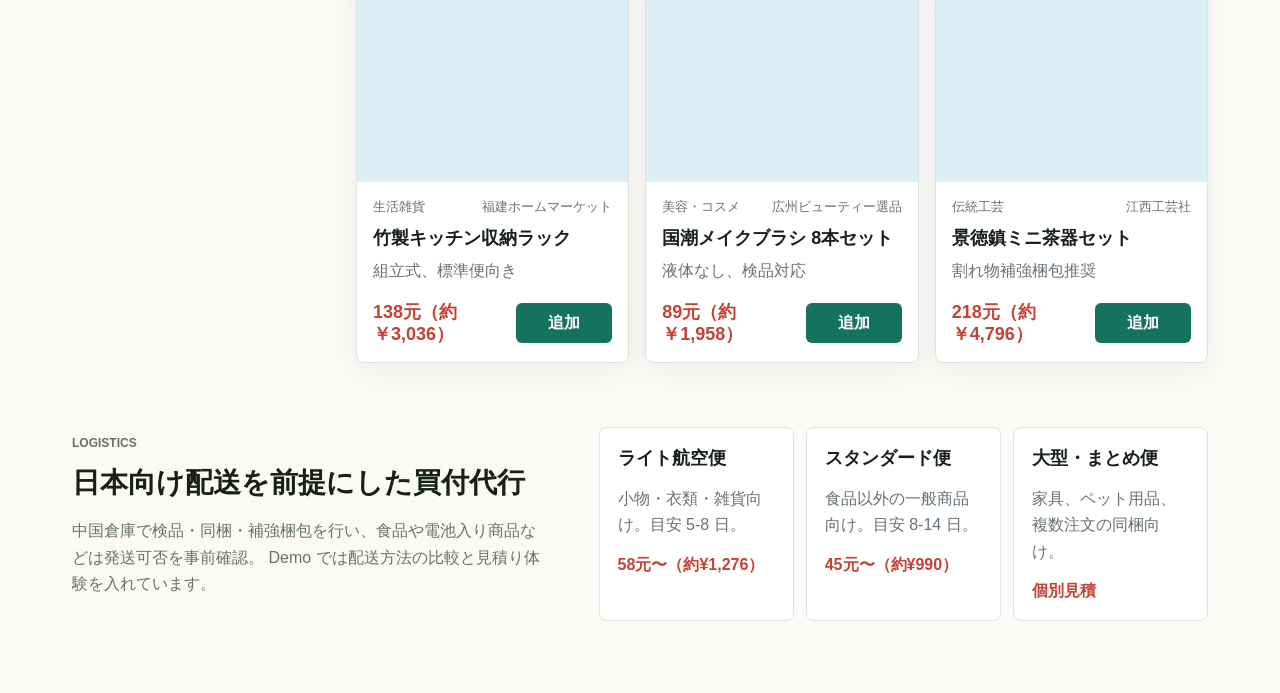
==== commit 236db386: "Rebrand to Taolink" ====
--- a/index.html
+++ b/index.html
@@ -3,16 +3,24 @@
   <head>
     <meta charset="utf-8" />
     <meta name="viewport" content="width=device-width, initial-scale=1" />
-    <title>China Door | 中国ショップを日本へ</title>
+    <title>タオリンク | 中国ショップを日本へ</title>
     <link rel="stylesheet" href="./styles.css" />
   </head>
   <body>
     <header class="site-header">
       <nav class="nav">
-        <a class="brand" href="#" aria-label="China Door home">
-          <span class="brand-mark">門</span>
+        <a class="brand" href="#" aria-label="タオリンク home">
+          <span class="brand-mark" aria-hidden="true">
+            <svg viewBox="0 0 42 42" focusable="false">
+              <rect width="42" height="42" rx="13" fill="#ffe8ef" />
+              <path d="M11 36V16c0-7 5-12 10-12s10 5 10 12v20" fill="#e95d8f" />
+              <path d="M15 36V18c0-4 3-7 6-7s6 3 6 7v18" fill="#fff7ec" />
+              <path d="M15 22h12" stroke="#d94a3f" stroke-width="2.5" stroke-linecap="round" />
+              <circle cx="25" cy="27" r="1.8" fill="#e3aa43" />
+            </svg>
+          </span>
           <span>
-            <strong>China Door</strong>
+            <strong>タオリンク</strong>
             <small>中国買付・国際配送</small>
           </span>
         </a>
--- a/styles.css
+++ b/styles.css
@@ -81,9 +81,14 @@
   display: grid;
   place-items: center;
   border-radius: 8px;
-  color: white;
-  background: var(--jade);
-  font-weight: 800;
+  background: #ffe8ef;
+  box-shadow: 0 8px 20px rgba(217, 74, 63, 0.12);
+  overflow: hidden;
+}
+
+.brand-mark svg {
+  width: 42px;
+  height: 42px;
 }
 
 .brand strong,
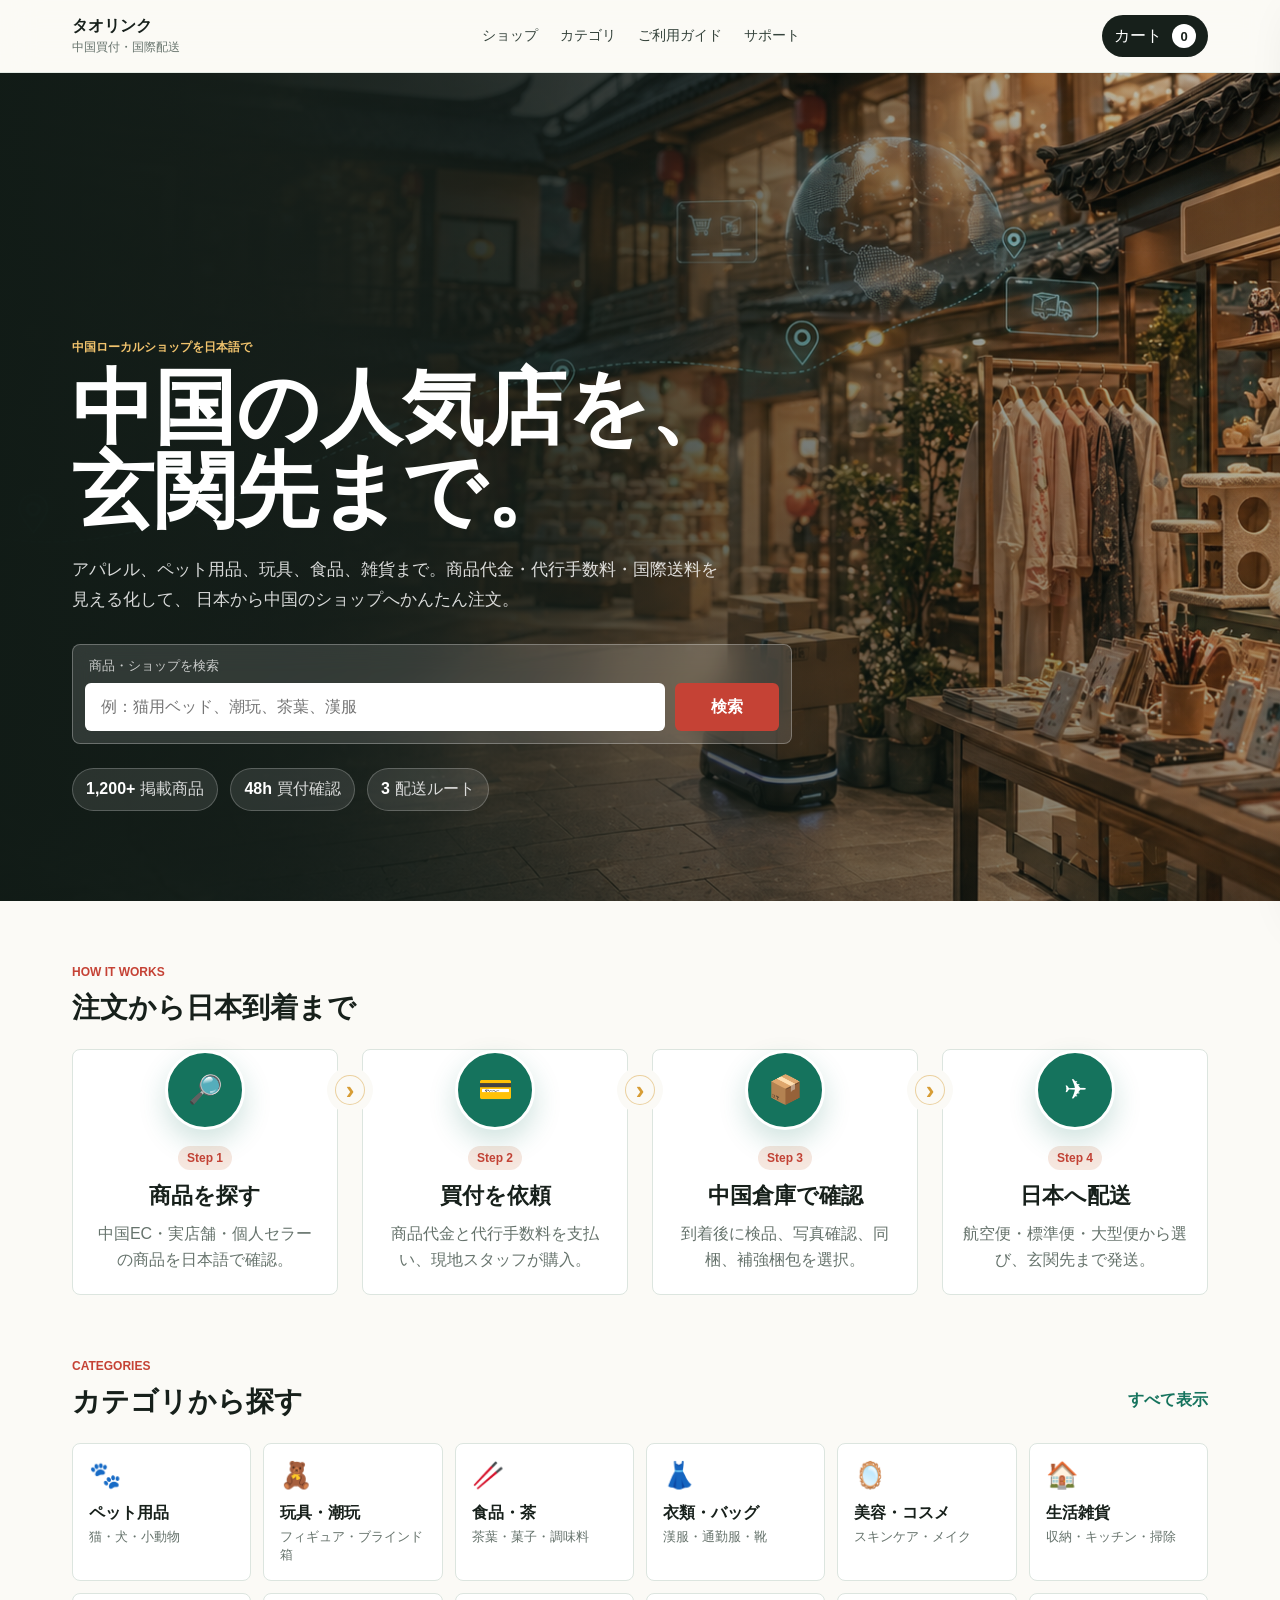
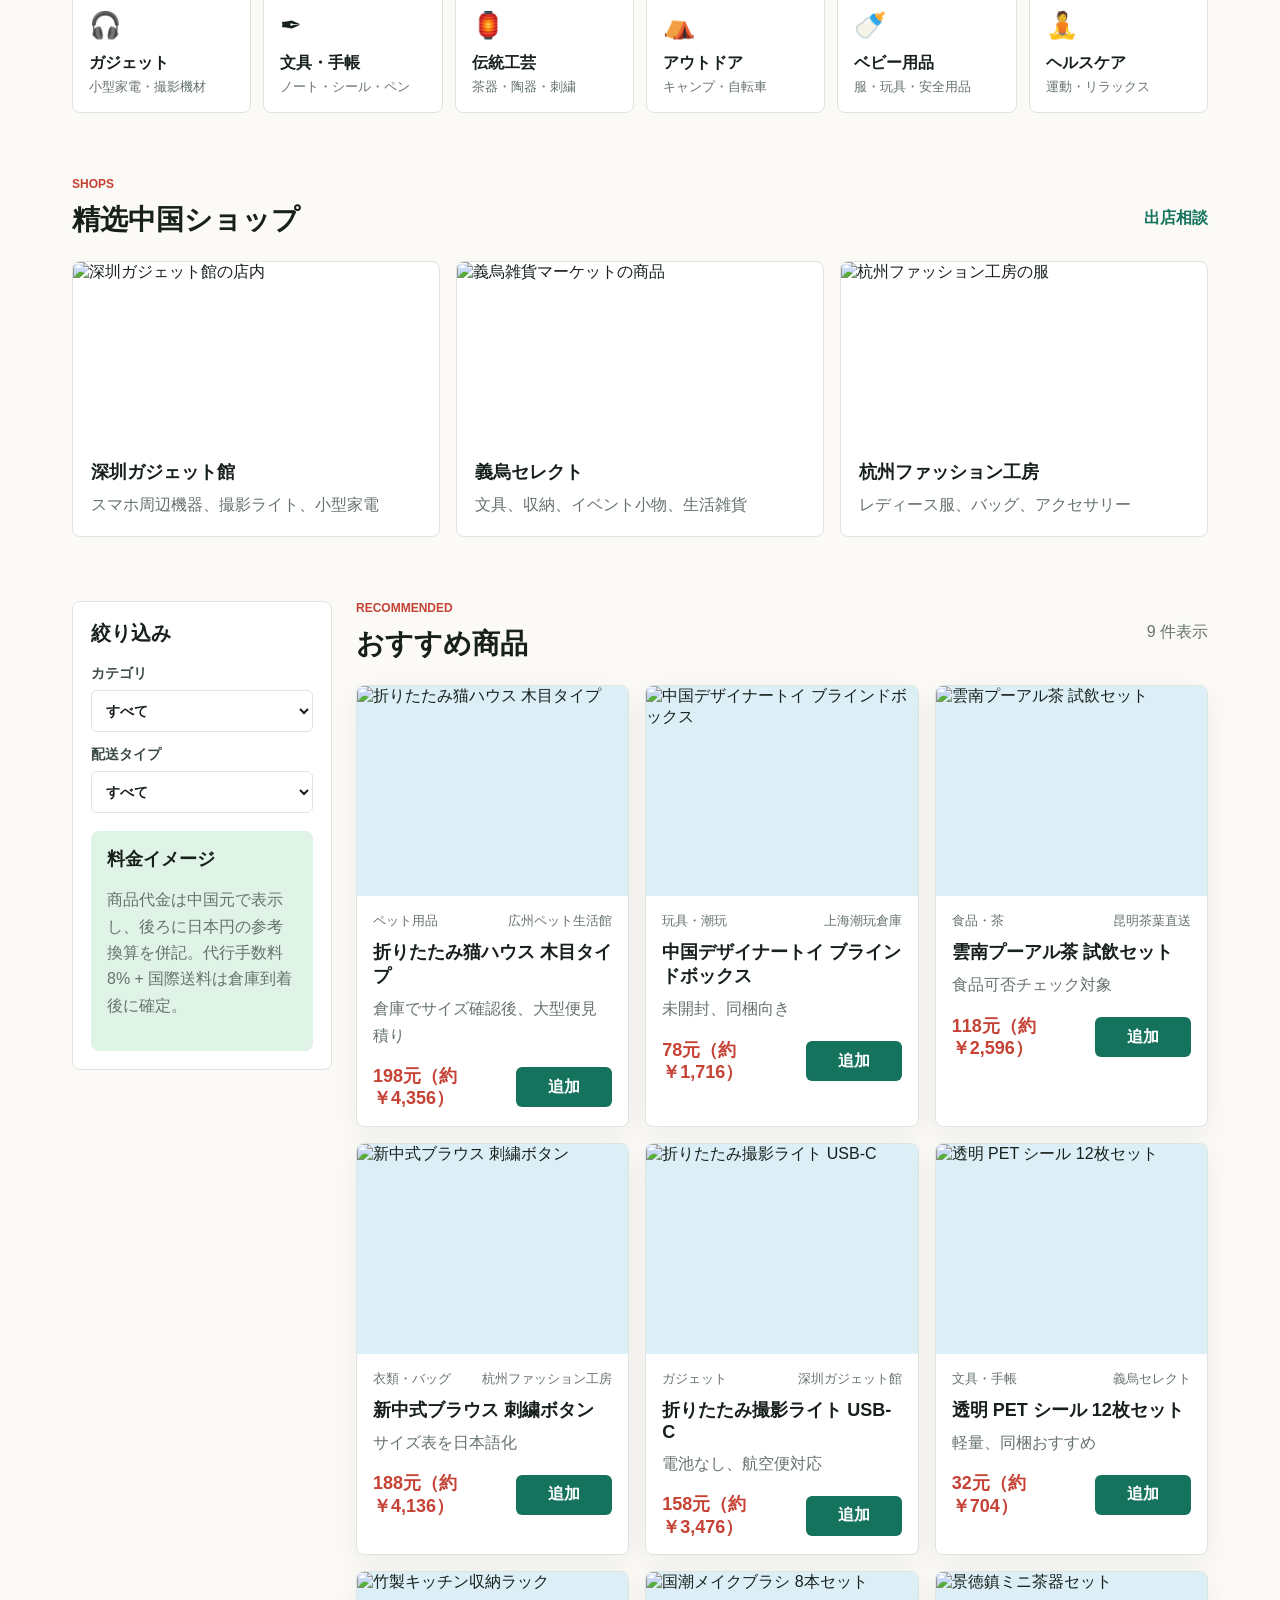
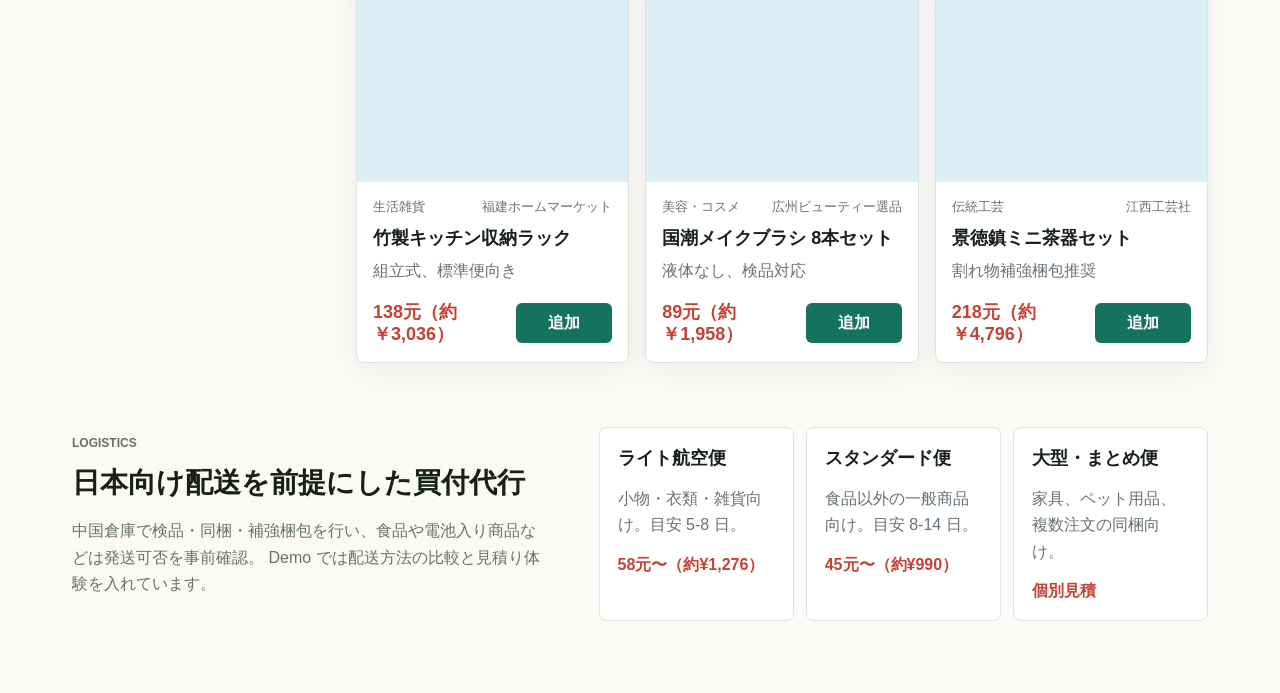
==== commit 562d7662: "Remove temporary nav logo" ====
--- a/index.html
+++ b/index.html
@@ -10,15 +10,6 @@
     <header class="site-header">
       <nav class="nav">
         <a class="brand" href="#" aria-label="タオリンク home">
-          <span class="brand-mark" aria-hidden="true">
-            <svg viewBox="0 0 42 42" focusable="false">
-              <rect width="42" height="42" rx="13" fill="#ffe8ef" />
-              <path d="M11 36V16c0-7 5-12 10-12s10 5 10 12v20" fill="#e95d8f" />
-              <path d="M15 36V18c0-4 3-7 6-7s6 3 6 7v18" fill="#fff7ec" />
-              <path d="M15 22h12" stroke="#d94a3f" stroke-width="2.5" stroke-linecap="round" />
-              <circle cx="25" cy="27" r="1.8" fill="#e3aa43" />
-            </svg>
-          </span>
           <span>
             <strong>タオリンク</strong>
             <small>中国買付・国際配送</small>
--- a/styles.css
+++ b/styles.css
@@ -73,22 +73,6 @@
   align-items: center;
   gap: 12px;
   min-width: max-content;
-}
-
-.brand-mark {
-  width: 42px;
-  height: 42px;
-  display: grid;
-  place-items: center;
-  border-radius: 8px;
-  background: #ffe8ef;
-  box-shadow: 0 8px 20px rgba(217, 74, 63, 0.12);
-  overflow: hidden;
-}
-
-.brand-mark svg {
-  width: 42px;
-  height: 42px;
 }
 
 .brand strong,
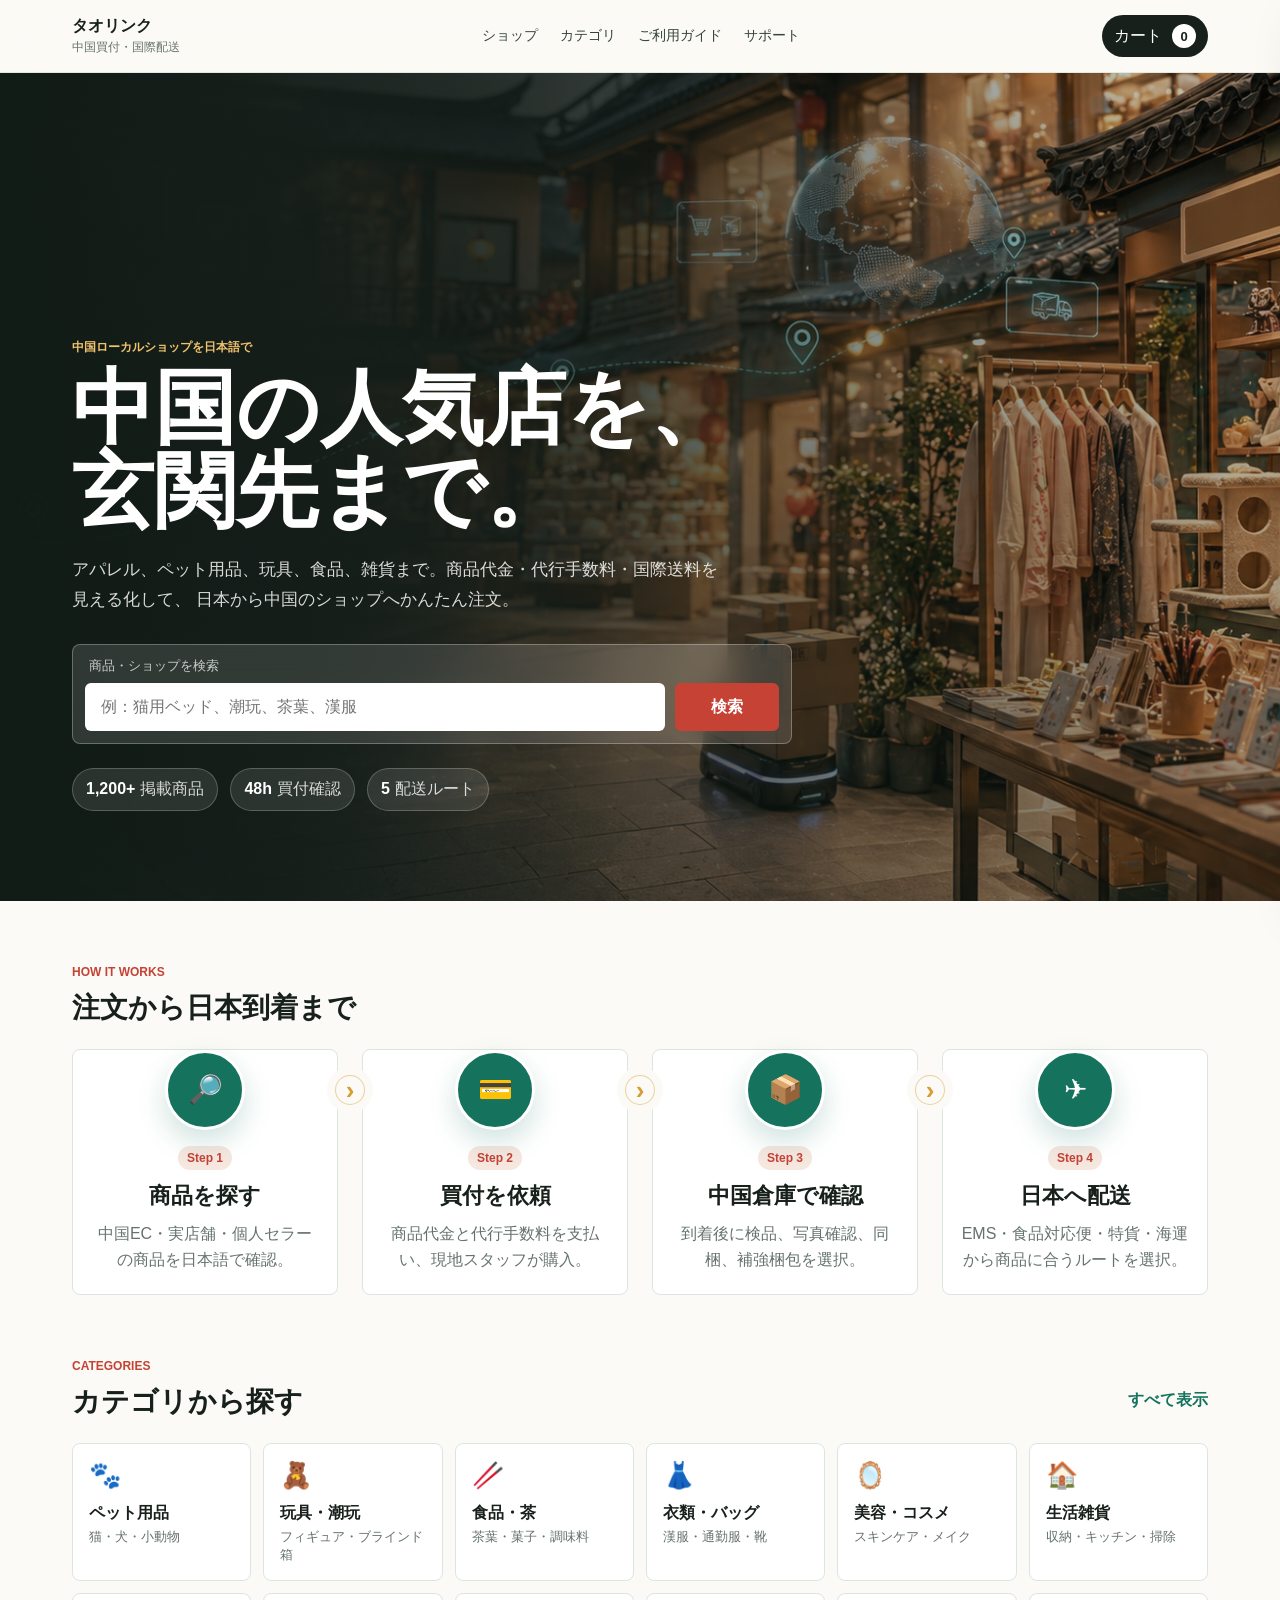
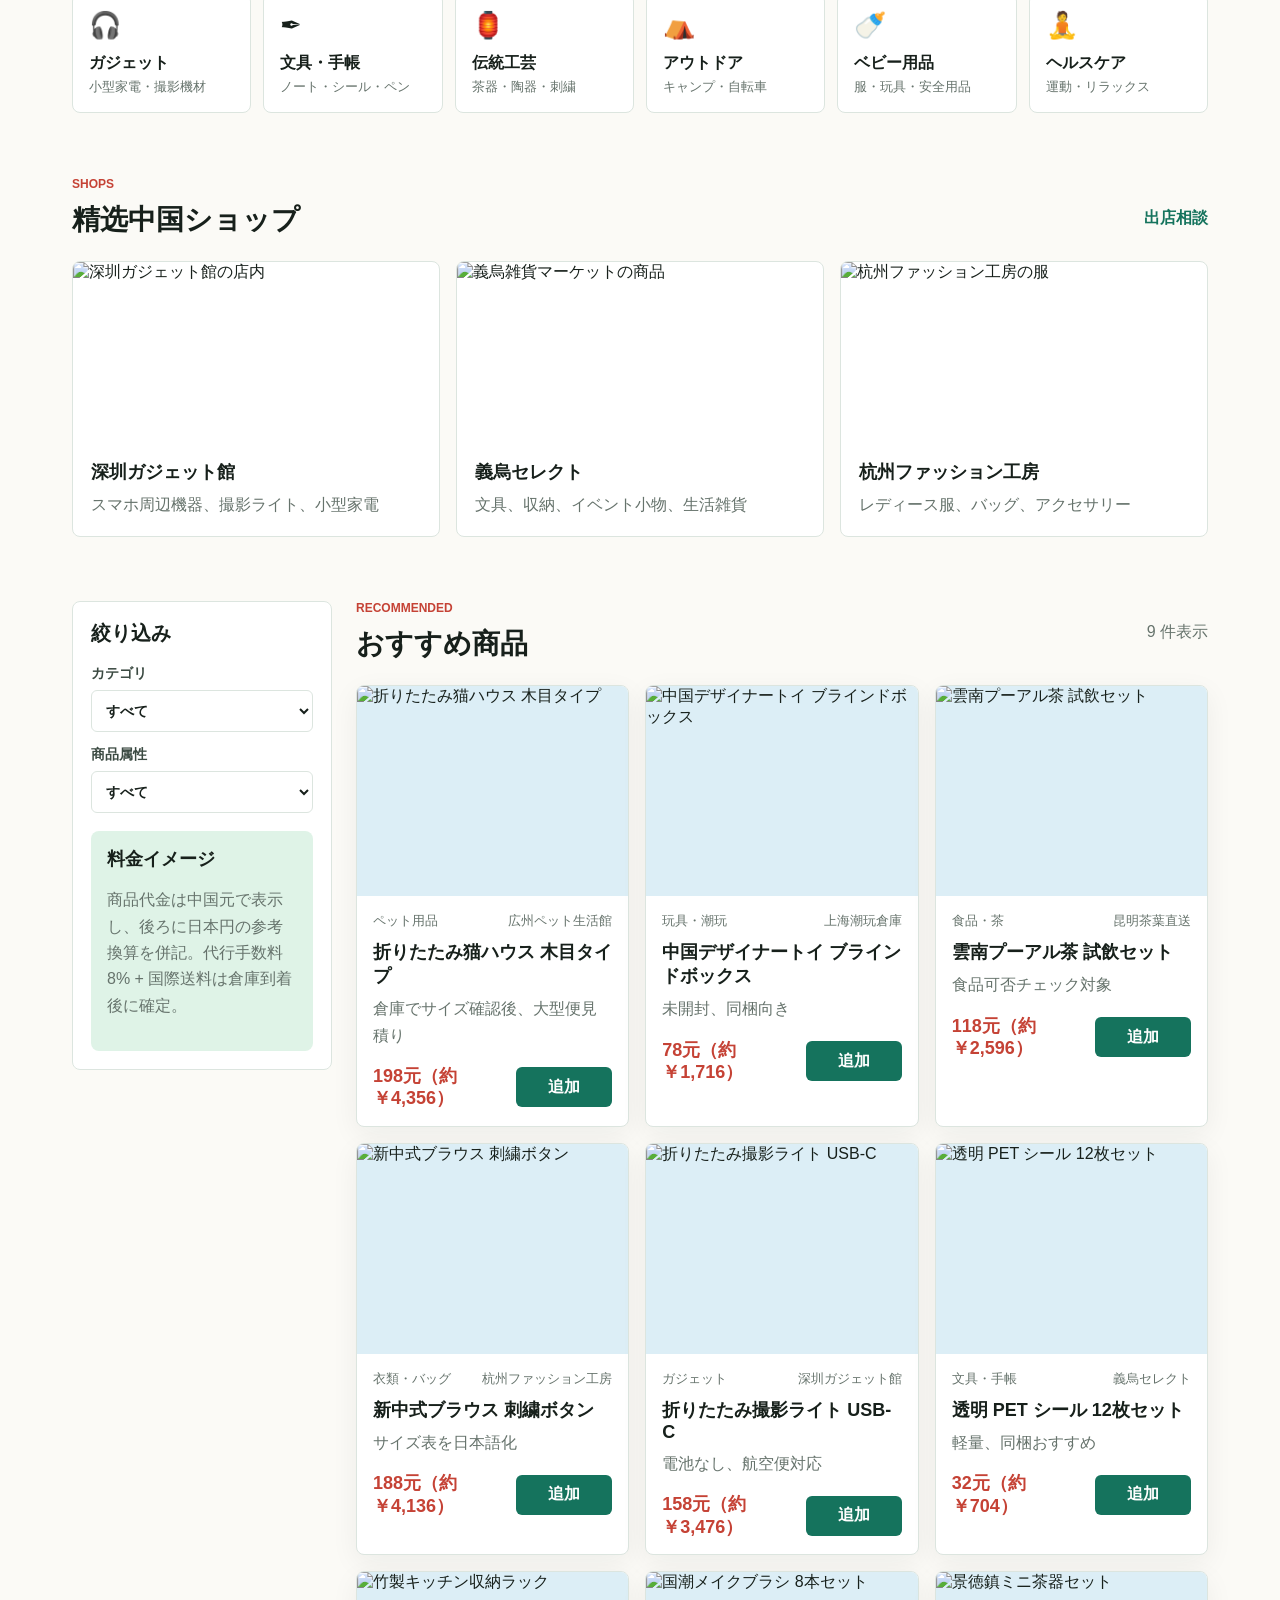
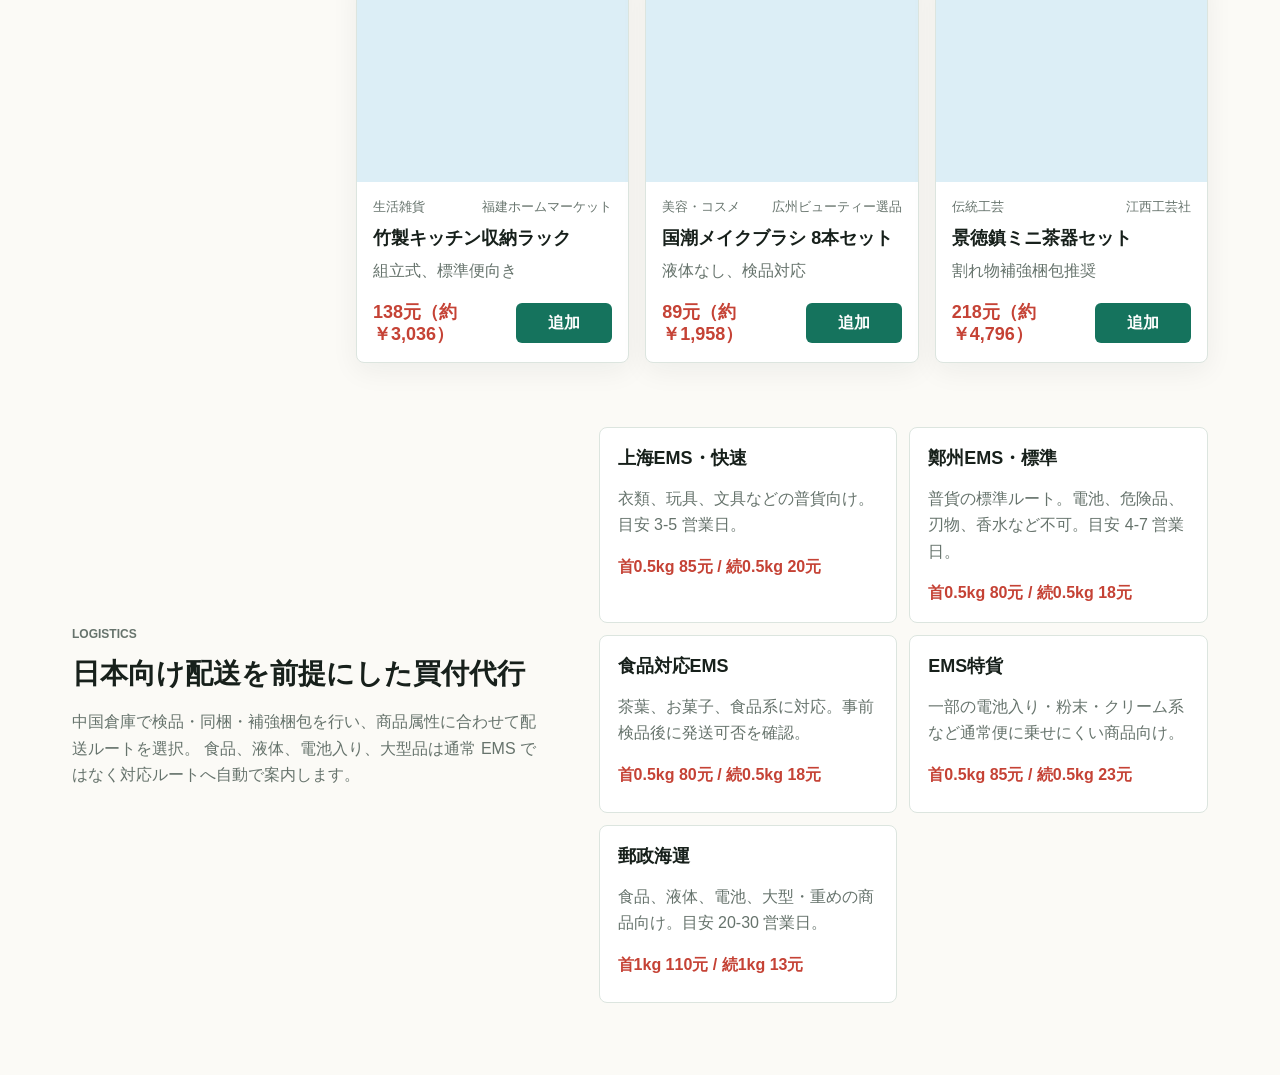
==== commit 07bcdecf: "Add shipping route selection" ====
--- a/index.html
+++ b/index.html
@@ -48,7 +48,7 @@
           <div class="hero-stats" aria-label="Service highlights">
             <span><strong>1,200+</strong>掲載商品</span>
             <span><strong>48h</strong>買付確認</span>
-            <span><strong>3</strong>配送ルート</span>
+            <span><strong>5</strong>配送ルート</span>
           </div>
         </div>
       </section>
@@ -83,7 +83,7 @@
             <div class="flow-node"><span>✈</span></div>
             <small>Step 4</small>
             <h3>日本へ配送</h3>
-            <p>航空便・標準便・大型便から選び、玄関先まで発送。</p>
+            <p>EMS・食品対応便・特貨・海運から商品に合うルートを選択。</p>
           </article>
         </div>
       </section>
@@ -142,12 +142,12 @@
             </select>
           </label>
           <label>
-            配送タイプ
+            商品属性
             <select data-filter-shipping>
               <option value="all">すべて</option>
-              <option value="air">航空便向き</option>
-              <option value="standard">標準便向き</option>
-              <option value="large">大型便向き</option>
+              <option value="air">普貨・軽量</option>
+              <option value="standard">検品確認あり</option>
+              <option value="large">大型・海運向き</option>
             </select>
           </label>
           <div class="fee-box">
@@ -173,25 +173,35 @@
           <p class="eyebrow">Logistics</p>
           <h2>日本向け配送を前提にした買付代行</h2>
           <p>
-            中国倉庫で検品・同梱・補強梱包を行い、食品や電池入り商品などは発送可否を事前確認。
-            Demo では配送方法の比較と見積り体験を入れています。
+            中国倉庫で検品・同梱・補強梱包を行い、商品属性に合わせて配送ルートを選択。
+            食品、液体、電池入り、大型品は通常 EMS ではなく対応ルートへ自動で案内します。
           </p>
         </div>
         <div class="shipping-cards">
           <article>
-            <h3>ライト航空便</h3>
-            <p>小物・衣類・雑貨向け。目安 5-8 日。</p>
-            <strong>58元〜（約¥1,276）</strong>
-          </article>
-          <article>
-            <h3>スタンダード便</h3>
-            <p>食品以外の一般商品向け。目安 8-14 日。</p>
-            <strong>45元〜（約¥990）</strong>
-          </article>
-          <article>
-            <h3>大型・まとめ便</h3>
-            <p>家具、ペット用品、複数注文の同梱向け。</p>
-            <strong>個別見積</strong>
+            <h3>上海EMS・快速</h3>
+            <p>衣類、玩具、文具などの普貨向け。目安 3-5 営業日。</p>
+            <strong>首0.5kg 85元 / 続0.5kg 20元</strong>
+          </article>
+          <article>
+            <h3>鄭州EMS・標準</h3>
+            <p>普貨の標準ルート。電池、危険品、刃物、香水など不可。目安 4-7 営業日。</p>
+            <strong>首0.5kg 80元 / 続0.5kg 18元</strong>
+          </article>
+          <article>
+            <h3>食品対応EMS</h3>
+            <p>茶葉、お菓子、食品系に対応。事前検品後に発送可否を確認。</p>
+            <strong>首0.5kg 80元 / 続0.5kg 18元</strong>
+          </article>
+          <article>
+            <h3>EMS特貨</h3>
+            <p>一部の電池入り・粉末・クリーム系など通常便に乗せにくい商品向け。</p>
+            <strong>首0.5kg 85元 / 続0.5kg 23元</strong>
+          </article>
+          <article>
+            <h3>郵政海運</h3>
+            <p>食品、液体、電池、大型・重めの商品向け。目安 20-30 営業日。</p>
+            <strong>首1kg 110元 / 続1kg 13元</strong>
           </article>
         </div>
       </section>
@@ -206,6 +216,11 @@
       <div class="cart-summary">
         <p><span>商品合計</span><strong data-subtotal>0元（約¥0）</strong></p>
         <p><span>代行手数料 8%</span><strong data-fee>0元（約¥0）</strong></p>
+        <div class="cart-shipping-options">
+          <h3>配送ルート</h3>
+          <div data-shipping-options></div>
+          <small data-shipping-note></small>
+        </div>
         <p><span>概算送料</span><strong data-shipping>0元（約¥0）</strong></p>
         <p class="total"><span>概算合計</span><strong data-total>0元（約¥0）</strong></p>
         <button type="button">注文相談へ進む</button>
--- a/styles.css
+++ b/styles.css
@@ -612,12 +612,12 @@
 
 .shipping-cards {
   display: grid;
-  grid-template-columns: repeat(3, 1fr);
+  grid-template-columns: repeat(2, 1fr);
   gap: 12px;
 }
 
 .shipping-cards article {
-  min-height: 190px;
+  min-height: 178px;
   padding: 18px;
   border: 1px solid var(--line);
   border-radius: 8px;
@@ -626,6 +626,9 @@
 
 .shipping-cards strong {
   color: var(--red);
+  display: block;
+  margin-top: 10px;
+  line-height: 1.45;
 }
 
 .cart-drawer {
@@ -697,9 +700,58 @@
   font-size: 14px;
 }
 
+.cart-item-title {
+  display: flex;
+  align-items: start;
+  justify-content: space-between;
+  gap: 10px;
+}
+
+.cart-item-title button {
+  flex: 0 0 auto;
+  border: 0;
+  color: var(--red);
+  background: transparent;
+  cursor: pointer;
+  font-size: 12px;
+  font-weight: 800;
+}
+
 .cart-item p {
   margin: 0;
   color: var(--muted);
+  font-size: 13px;
+}
+
+.quantity-control {
+  width: max-content;
+  margin-top: 10px;
+  display: inline-grid;
+  grid-template-columns: 30px 34px 30px;
+  align-items: center;
+  overflow: hidden;
+  border: 1px solid var(--line);
+  border-radius: 999px;
+  background: #f8faf7;
+}
+
+.quantity-control button {
+  width: 30px;
+  height: 30px;
+  border: 0;
+  color: var(--ink);
+  background: transparent;
+  cursor: pointer;
+  font-size: 17px;
+  line-height: 1;
+}
+
+.quantity-control strong {
+  display: grid;
+  place-items: center;
+  min-width: 34px;
+  height: 30px;
+  color: var(--ink);
   font-size: 13px;
 }
 
@@ -721,6 +773,72 @@
   padding-top: 12px;
   border-top: 1px solid var(--line);
   font-size: 18px;
+}
+
+.cart-shipping-options {
+  margin: 14px 0;
+  padding: 14px 0;
+  border-top: 1px solid var(--line);
+  border-bottom: 1px solid var(--line);
+}
+
+.cart-shipping-options h3 {
+  margin: 0 0 10px;
+  font-size: 14px;
+}
+
+.cart-shipping-options > small {
+  display: block;
+  margin-top: 9px;
+  color: var(--muted);
+  line-height: 1.55;
+}
+
+.shipping-option {
+  display: grid;
+  grid-template-columns: 18px 1fr;
+  gap: 9px;
+  align-items: start;
+  padding: 10px;
+  border: 1px solid var(--line);
+  border-radius: 8px;
+  background: white;
+  cursor: pointer;
+}
+
+.shipping-option + .shipping-option {
+  margin-top: 8px;
+}
+
+.shipping-option input {
+  margin-top: 3px;
+  accent-color: var(--jade);
+}
+
+.shipping-option strong,
+.shipping-option small {
+  display: block;
+}
+
+.shipping-option strong {
+  font-size: 13px;
+}
+
+.shipping-option small {
+  margin-top: 3px;
+  color: var(--muted);
+  font-size: 12px;
+  line-height: 1.45;
+}
+
+.shipping-option:has(input:checked) {
+  border-color: rgba(21, 115, 93, 0.48);
+  background: var(--mint);
+}
+
+.shipping-option.is-disabled {
+  opacity: 0.48;
+  cursor: not-allowed;
 }
 
 .cart-summary button {
